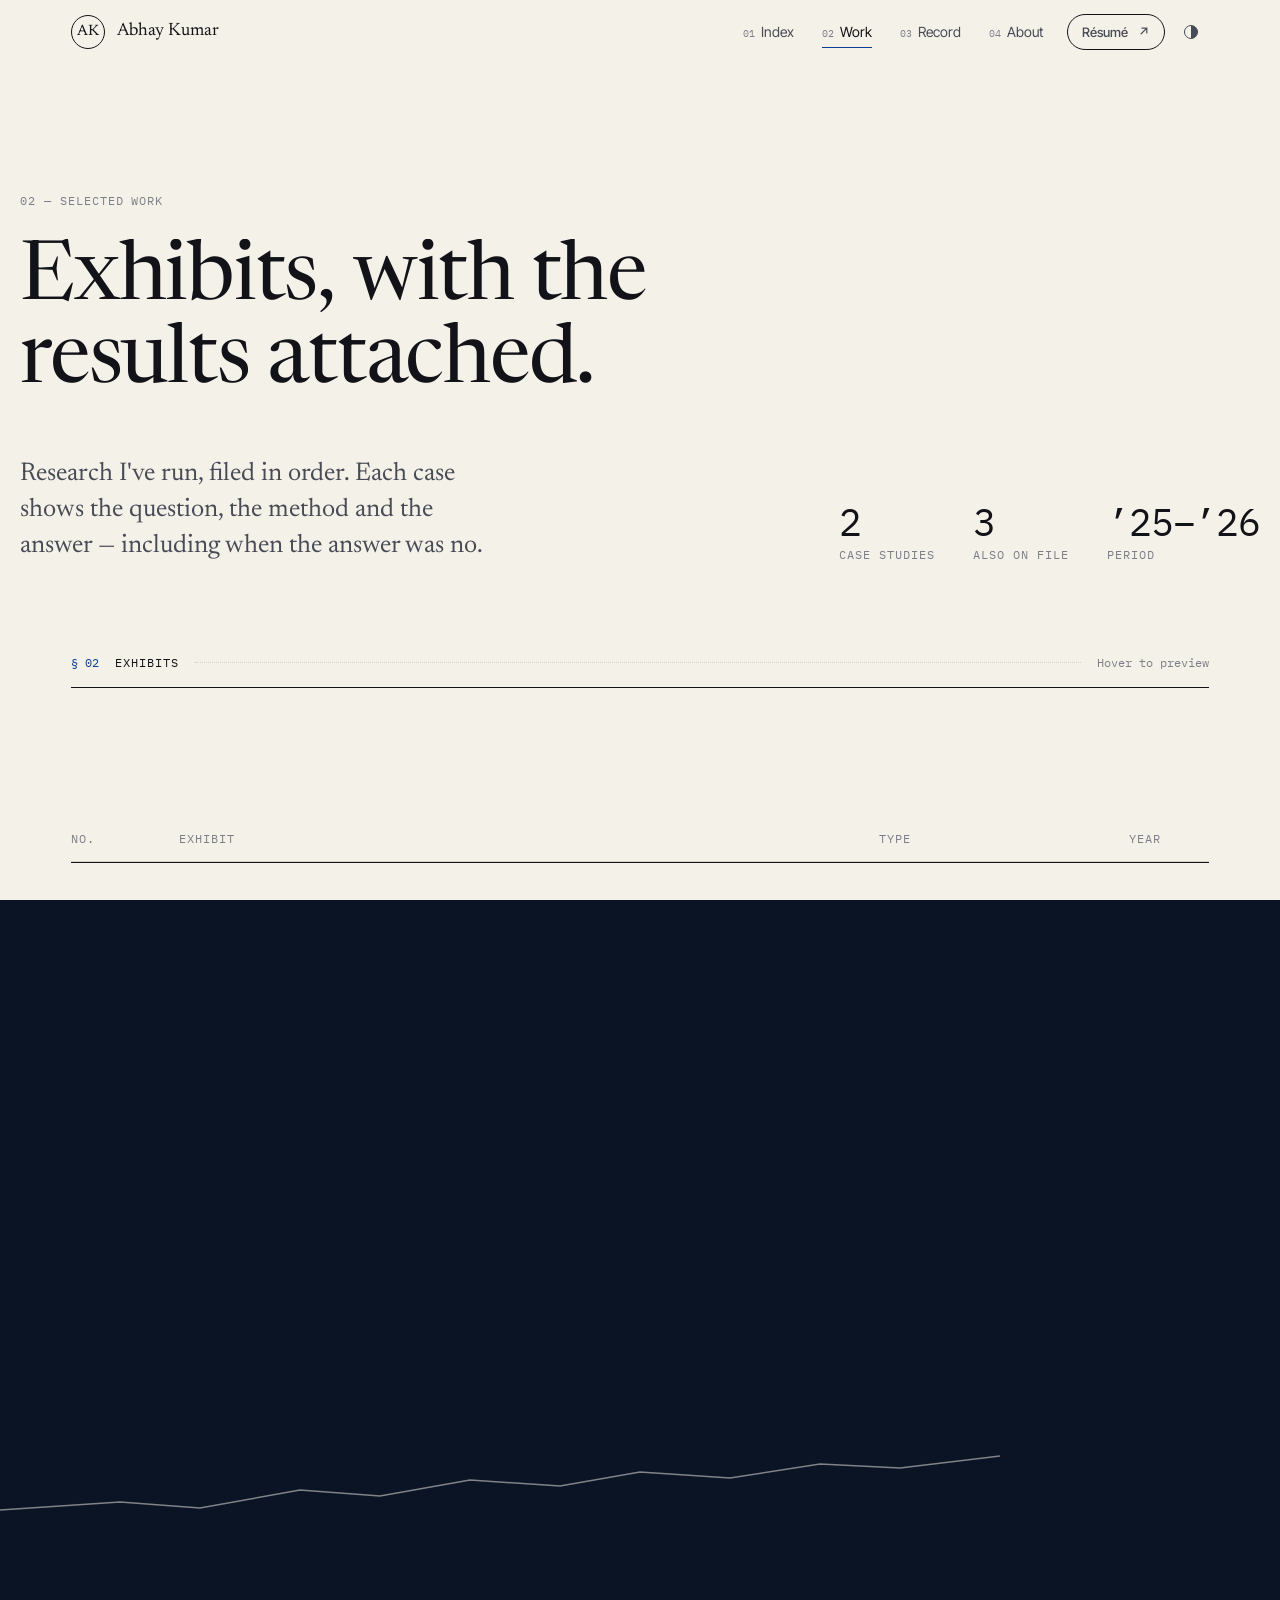
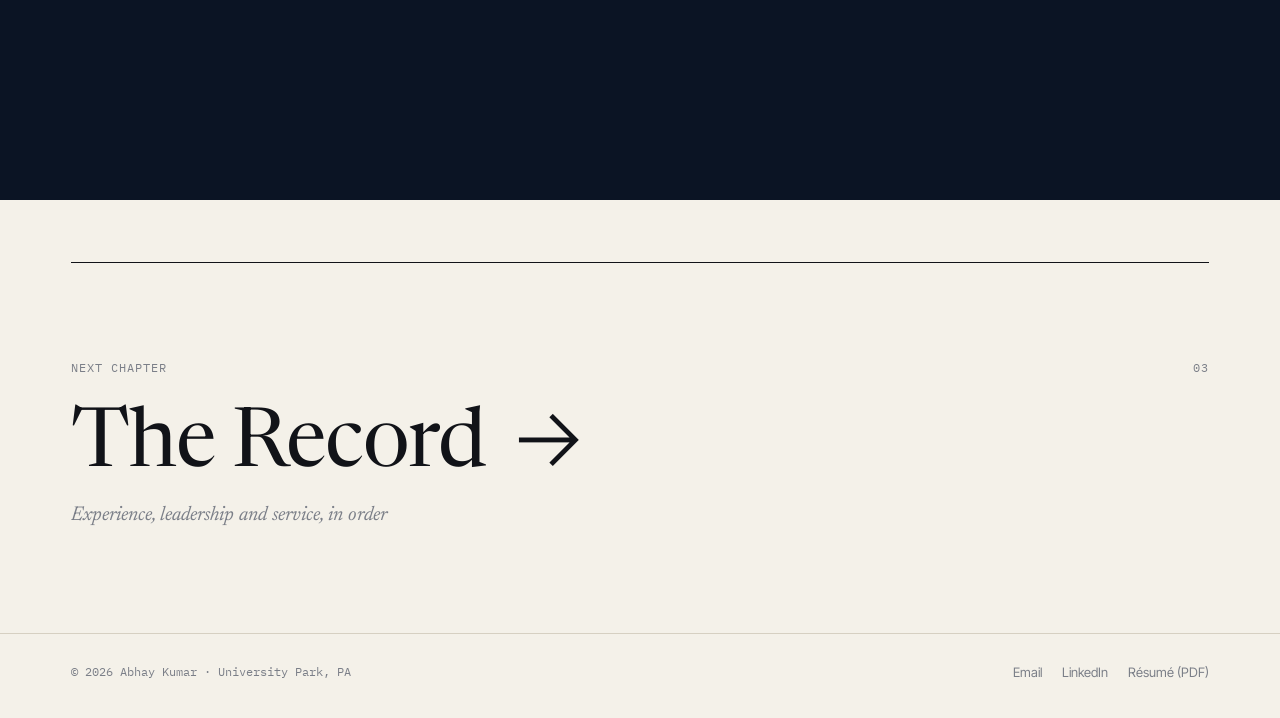
==== work/index.html @ 140edb2c "Personal site: The Annual Report Six-page static portfolio with shared design system, scroll scenes," ====
<!doctype html>
<html lang="en">
<head>
<meta charset="utf-8">
<meta name="viewport" content="width=device-width, initial-scale=1">
<title>Selected Work — Abhay Kumar</title>
<meta name="description" content="Selected work by Abhay Kumar: a news-sentiment study of S&amp;P 500 returns, an AI-agent pricing simulation, and market, consulting and marketing research.">
<meta name="theme-color" content="#f4f1e9">
<link rel="icon" href="../assets/favicon.svg" type="image/svg+xml">
<script>(function(){try{var t=localStorage.getItem('ak-theme');if(t)document.documentElement.dataset.theme=t;if(sessionStorage.getItem('ak-t'))document.documentElement.classList.add('is-entering')}catch(e){}})()</script>
<link rel="preconnect" href="https://fonts.googleapis.com"><link rel="preconnect" href="https://fonts.gstatic.com" crossorigin>
<link href="https://fonts.googleapis.com/css2?family=Inter+Tight:wght@300;400;500;600&family=IBM+Plex+Mono:wght@400;500&family=Newsreader:ital,opsz,wght@0,6..72,300;0,6..72,400;0,6..72,500;1,6..72,300;1,6..72,400&display=swap" rel="stylesheet">
<link rel="stylesheet" href="../assets/css/base.css?v=2">
<link rel="stylesheet" href="../assets/css/work.css?v=2">
</head>
<body data-page="work" data-root="../" >
<main id="main">

  <section class="wi-hero wrap">
    <p class="eyebrow" data-reveal>02 — Selected Work</p>
    <h1 class="h1" data-split>Exhibits, with the results attached.</h1>
    <div class="wi-hero-foot">
      <p class="lede" data-reveal style="--d:.2s">Research I've run, filed in order. Each case shows the question, the method and the answer — including when the answer was no.</p>
      <ul class="wi-summary" data-reveal style="--d:.3s" aria-label="Index summary">
        <li><b class="figure" data-count="2">0</b><span class="label">Case studies</span></li>
        <li><b class="figure" data-count="3">0</b><span class="label">Also on file</span></li>
        <li><b class="figure">’25–’26</b><span class="label">Period</span></li>
      </ul>
    </div>
  </section>

  <section class="wrap" aria-labelledby="exhibits-title">
    <div class="sect-head" data-reveal>
      <span class="num">§ 02</span><span class="title" id="exhibits-title">Exhibits</span><span class="fill"></span><span class="aside hide-sm">Hover to preview</span>
    </div>

    <div class="wi-filters" role="group" aria-label="Filter work by type" data-reveal>
      <span class="label">Filter</span>
      <button class="wi-chip" data-filter="all" aria-pressed="true">All <span class="c">5</span></button>
      <button class="wi-chip" data-filter="research" aria-pressed="false">Research <span class="c">2</span></button>
      <button class="wi-chip" data-filter="markets" aria-pressed="false">Markets <span class="c">2</span></button>
      <button class="wi-chip" data-filter="consulting" aria-pressed="false">Consulting <span class="c">2</span></button>
    </div>

    <div class="wi-colhead label" aria-hidden="true">
      <span>No.</span><span>Exhibit</span><span>Type</span><span>Year</span><span></span>
    </div>
    <ul class="wi-list" id="wi-list">
      <li class="wi-item" data-cat="research markets" data-preview="sent"
          data-cap="In-sample, the models soared. Out-of-sample, buy-and-hold won.">
        <div class="wi-inner">
          <a class="wi-row" href="sentiment.html">
            <span class="num">02.1</span>
            <span class="ttl">
              <strong>Reading the News</strong>
              <small>News sentiment analysis of S&amp;P 500 returns — 24 years, 6,000+ trading days.</small>
              <span class="wi-mobile-meta">Quant research · 2026</span>
              <span class="tags"><span class="tag">Python</span><span class="tag">LASSO · Ridge · EN</span><span class="tag">Out-of-sample</span></span>
            </span>
            <span class="type">Quant research</span>
            <span class="yr">2026</span>
            <span class="go" aria-hidden="true">→</span>
          </a>
          <button class="wi-toggle" aria-expanded="false" aria-controls="wi-d1">Summary <span class="pm" aria-hidden="true">+</span></button>
          <div class="wi-detail" id="wi-d1"><div><div class="wi-detail-in">
            <canvas data-mini="sent" role="img" aria-label="Illustrative chart: model curves rise above buy-and-hold in-sample, then fall below it out-of-sample."></canvas>
            <p>Turned daily news sentiment into positions with three penalised regressions. They looked great in-sample; on held-out data, buy-and-hold won.</p>
            <span class="note">Illustrative series — the shape of the finding, not the actual data.</span>
          </div></div></div>
        </div>
      </li>
      <li class="wi-item" data-cat="research" data-preview="agents"
          data-cap="Four AI agents replay a human pricing experiment under information asymmetry.">
        <div class="wi-inner">
          <a class="wi-row" href="agents.html">
            <span class="num">02.2</span>
            <span class="ttl">
              <strong>Agents at Market</strong>
              <small>AI-agent pricing simulation — undergraduate research assistant, Smeal College of Business.</small>
              <span class="wi-mobile-meta">Research · 2026</span>
              <span class="tags"><span class="tag">Python</span><span class="tag">4 AI agents</span><span class="tag">20+ trials</span></span>
            </span>
            <span class="type">Research</span>
            <span class="yr">2026</span>
            <span class="go" aria-hidden="true">→</span>
          </a>
          <button class="wi-toggle" aria-expanded="false" aria-controls="wi-d2">Summary <span class="pm" aria-hidden="true">+</span></button>
          <div class="wi-detail" id="wi-d2"><div><div class="wi-detail-in">
            <canvas data-mini="agents" role="img" aria-label="Illustrative chart: four agents' prices adjusting over successive rounds."></canvas>
            <p>Built a Python pricing simulation in which four AI agents replicate a human-participant economics experiment, then refined the design across 20+ trials after faculty feedback.</p>
            <span class="note">Illustrative series — not experiment data.</span>
          </div></div></div>
        </div>
      </li>
    </ul>
    <p class="wi-empty" id="wi-empty-main" hidden>No case studies under this filter — see below.</p>
  </section>

  <section class="wi-also wrap" aria-labelledby="also-title">
    <div class="sect-head" data-reveal>
      <span class="num">§ 02.A</span><span class="title" id="also-title">Also in the file</span><span class="fill"></span><span class="aside">Not linked</span>
    </div>
    <ul class="wi-also-grid" id="wi-also">
      <li class="wi-card card" data-cat="markets" data-reveal>
        <div class="top"><span class="label">A.1 · Markets</span><span class="label">2025–26</span></div>
        <h3 class="h3">Nittany Markets Analysis Association</h3>
        <p>Market outlooks presented to 100+ members at general body meetings — macro and equity trend analysis.</p>
        <div class="tags"><span class="tag">Macro</span><span class="tag">Equities</span><span class="tag">Presenting</span></div>
      </li>
      <li class="wi-card card" data-cat="consulting" data-reveal style="--d:.08s">
        <div class="top"><span class="label">A.2 · Consulting</span><span class="label">Smeal</span></div>
        <h3 class="h3">Consultant Training Program</h3>
        <p>Case structuring and hypothesis-driven analysis: frame the problem, test the hypothesis, say what the evidence supports.</p>
        <div class="tags"><span class="tag">Case structure</span><span class="tag">Hypotheses</span></div>
      </li>
      <li class="wi-card card" data-cat="consulting" data-reveal style="--d:.16s">
        <div class="top"><span class="label">A.3 · Consulting</span><span class="label">Team of 5</span></div>
        <h3 class="h3">Happy Valley Communications</h3>
        <p>Client marketing research as part of a five-member team.</p>
        <div class="tags"><span class="tag">Marketing research</span><span class="tag">Client work</span></div>
      </li>
    </ul>
    <p class="wi-empty" id="wi-empty-also" hidden>Nothing else filed under this heading.</p>
  </section>

  <div class="wi-preview" id="wi-preview" aria-hidden="true">
    <div class="wi-preview-card">
      <div class="wi-preview-head"><span class="label" data-p="num">02.1</span><span class="label">Preview</span></div>
      <canvas></canvas>
      <p class="wi-preview-cap" data-p="cap"></p>
      <span class="note">Illustrative series — not the actual data.</span>
    </div>
  </div>

</main>
<script src="../assets/js/site.js?v=2" defer></script>
<script src="../assets/js/work-index.js?v=2" defer></script>
</body>
</html>
---- assets/css/base.css ----
/* =========================================================
   Abhay Kumar — shared design system
   Concept: "The Annual Report". Paper, ink, figures.
   Every page imports this file. Page CSS lives in its own file.
   ========================================================= */

:root {
  --paper: #f4f1e9;
  --paper-2: #ebe7dc;
  --ink: #111318;
  --ink-2: #474b55;
  --ink-3: #7b7f88;
  --rule: #d6d0c2;
  --accent: #0b3d91;      /* banker's navy */
  --accent-soft: #0b3d9114;
  --up: #1d7a4c;
  --down: #b23a2e;
  --curtain: #0b1424;

  --serif: "Newsreader", "Times New Roman", Georgia, serif;
  --sans: "Inter Tight", "Helvetica Neue", Arial, sans-serif;
  --mono: "IBM Plex Mono", ui-monospace, Menlo, monospace;

  --gutter: clamp(16px, 4vw, 56px);
  --max: 1240px;
  --header-h: 64px;
  --ease: cubic-bezier(.2, .7, .1, 1);
  --ease-io: cubic-bezier(.7, 0, .2, 1);
  color-scheme: light;
}

@media (prefers-color-scheme: dark) {
  :root:not([data-theme="light"]) {
    --paper: #0c0e12; --paper-2: #14171d; --ink: #ece8de; --ink-2: #b4b0a6; --ink-3: #7d7a73;
    --rule: #2a2d34; --accent: #8fb0ff; --accent-soft: #8fb0ff1a; --up: #4cc38a; --down: #ef6b5e;
    --curtain: #e9e4d6; color-scheme: dark;
  }
}
:root[data-theme="dark"] {
  --paper: #0c0e12; --paper-2: #14171d; --ink: #ece8de; --ink-2: #b4b0a6; --ink-3: #7d7a73;
  --rule: #2a2d34; --accent: #8fb0ff; --accent-soft: #8fb0ff1a; --up: #4cc38a; --down: #ef6b5e;
  --curtain: #e9e4d6; color-scheme: dark;
}

*, *::before, *::after { box-sizing: border-box; }
html { -webkit-text-size-adjust: 100%; scroll-behavior: auto; }
body {
  margin: 0; background: var(--paper); color: var(--ink);
  font-family: var(--sans); font-size: 17px; line-height: 1.55;
  -webkit-font-smoothing: antialiased; text-rendering: optimizeLegibility;
  overflow-x: hidden;
  transition: background-color .4s var(--ease), color .4s var(--ease);
}
img, svg, canvas { display: block; max-width: 100%; }
a { color: inherit; text-decoration: none; }
button { font: inherit; color: inherit; background: none; border: 0; cursor: pointer; padding: 0; }
::selection { background: var(--accent); color: var(--paper); }
:focus-visible { outline: 2px solid var(--accent); outline-offset: 3px; border-radius: 2px; }

/* ---------- Type scale ---------- */
.display { font-family: var(--serif); font-weight: 400; letter-spacing: -0.02em; line-height: .95;
  font-size: clamp(56px, 11vw, 168px); margin: 0; }
.h1 { font-family: var(--serif); font-weight: 400; letter-spacing: -0.015em; line-height: 1.02;
  font-size: clamp(40px, 6.4vw, 96px); margin: 0; }
.h2 { font-family: var(--serif); font-weight: 400; letter-spacing: -0.01em; line-height: 1.08;
  font-size: clamp(30px, 4vw, 56px); margin: 0; }
.h3 { font-family: var(--serif); font-weight: 500; line-height: 1.2; font-size: clamp(22px, 2.2vw, 28px); margin: 0; }
.lede { font-family: var(--serif); font-size: clamp(20px, 2vw, 26px); line-height: 1.4; color: var(--ink-2); max-width: 34ch; }
.body { color: var(--ink-2); max-width: 62ch; }
.eyebrow, .label { font-family: var(--mono); font-size: 12px; letter-spacing: .08em; text-transform: uppercase; color: var(--ink-3); }
.figure { font-family: var(--mono); font-variant-numeric: tabular-nums; letter-spacing: -0.02em; }
em, .ital { font-style: italic; }
.accent { color: var(--accent); }
.up { color: var(--up); } .down { color: var(--down); }

/* ---------- Layout ---------- */
.wrap { width: 100%; max-width: var(--max); margin: 0 auto; padding: 0 var(--gutter); }
.section { padding: clamp(96px, 14vw, 200px) 0; position: relative; }
.rule { height: 1px; background: var(--rule); border: 0; margin: 0; }
.grid-12 { display: grid; grid-template-columns: repeat(12, 1fr); gap: 24px; }
@media (max-width: 800px) { .grid-12 { grid-template-columns: 1fr; gap: 16px; } .grid-12 > * { grid-column: 1 / -1 !important; } }

/* Section heading row: "§ 02 — Title ........ page marker" */
.sect-head { display: flex; align-items: baseline; gap: 16px; padding-bottom: 14px; border-bottom: 1px solid var(--ink); margin-bottom: clamp(40px, 6vw, 80px); }
.sect-head .num { font-family: var(--mono); font-size: 12px; color: var(--accent); }
.sect-head .title { font-family: var(--mono); font-size: 12px; letter-spacing: .08em; text-transform: uppercase; }
.sect-head .fill { flex: 1; border-bottom: 1px dotted var(--rule); transform: translateY(-4px); }
.sect-head .aside { font-family: var(--mono); font-size: 12px; color: var(--ink-3); }
@media (max-width: 600px) { .sect-head .aside { display: none; } }

/* ---------- Buttons / links ---------- */
.btn { display: inline-flex; align-items: center; gap: 10px; height: 46px; padding: 0 20px; border: 1px solid var(--ink);
  border-radius: 999px; font-size: 15px; font-weight: 500; transition: background .3s var(--ease), color .3s var(--ease); }
.btn:hover { background: var(--ink); color: var(--paper); }
.btn--solid { background: var(--ink); color: var(--paper); }
.btn--solid:hover { background: var(--accent); border-color: var(--accent); }
.btn .arr { transition: transform .3s var(--ease); }
.btn:hover .arr { transform: translateX(4px); }
.link-u { background: linear-gradient(currentColor, currentColor) 0 100% / 0 1px no-repeat; transition: background-size .4s var(--ease); }
.link-u:hover { background-size: 100% 1px; }

/* ---------- Header ---------- */
.site-header { position: fixed; inset: 0 0 auto 0; height: var(--header-h); z-index: 50;
  display: flex; align-items: center; transition: transform .5s var(--ease), background .3s; }
.site-header.is-hidden { transform: translateY(-100%); }
.site-header.is-solid { background: color-mix(in srgb, var(--paper) 82%, transparent); backdrop-filter: blur(14px) saturate(1.4); -webkit-backdrop-filter: blur(14px) saturate(1.4); }
.site-header .wrap { display: flex; align-items: center; justify-content: space-between; gap: 24px; }
.brand { display: flex; align-items: center; gap: 12px; }
.brand-mark { width: 34px; height: 34px; border: 1px solid var(--ink); border-radius: 50%; display: grid; place-items: center;
  font-family: var(--serif); font-size: 15px; letter-spacing: -.02em; }
.brand-name { font-family: var(--serif); font-size: 18px; }
.brand-tick { font-family: var(--mono); font-size: 11px; color: var(--up); margin-left: 2px; }
.nav { display: flex; align-items: center; gap: 4px; }
.nav a { position: relative; font-size: 14px; padding: 8px 12px; color: var(--ink-2); border-radius: 999px; transition: color .25s; }
.nav a .n { font-family: var(--mono); font-size: 10px; color: var(--ink-3); margin-right: 6px; }
.nav a:hover, .nav a[aria-current="page"] { color: var(--ink); }
.nav a[aria-current="page"]::after { content: ""; position: absolute; left: 12px; right: 12px; bottom: 3px; height: 1px; background: var(--accent); }
.nav .btn { height: 36px; padding: 0 14px; font-size: 13px; margin-left: 8px; }
.theme-toggle { width: 36px; height: 36px; border-radius: 50%; display: grid; place-items: center; color: var(--ink-2); margin-left: 4px; }
.theme-toggle:hover { color: var(--ink); background: var(--accent-soft); }
.menu-btn { display: none; }

@media (max-width: 860px) {
  .menu-btn { display: inline-flex; align-items: center; gap: 8px; font-family: var(--mono); font-size: 12px; letter-spacing: .08em; text-transform: uppercase; height: 36px; padding: 0 14px; border: 1px solid var(--ink); border-radius: 999px; }
  .nav { position: fixed; inset: 0; background: var(--paper); flex-direction: column; align-items: flex-start; justify-content: center;
    gap: 6px; padding: 0 var(--gutter); opacity: 0; pointer-events: none; transition: opacity .4s var(--ease); z-index: -1; }
  .nav a { font-family: var(--serif); font-size: 44px; padding: 4px 0; color: var(--ink); }
  .nav a .n { font-size: 12px; vertical-align: super; }
  .nav a[aria-current="page"]::after { left: 0; right: auto; width: 40px; bottom: 6px; }
  .nav .btn { margin: 24px 0 0; height: 46px; font-family: var(--sans); font-size: 15px; }
  body.menu-open .nav { opacity: 1; pointer-events: auto; }
  body.menu-open { overflow: hidden; }
  .brand-name { display: none; }
}

/* Reading progress rule under header */
.progress { position: fixed; top: 0; left: 0; right: 0; height: 2px; z-index: 60; pointer-events: none; }
.progress i { display: block; height: 100%; width: 100%; background: var(--accent); transform-origin: 0 50%; transform: scaleX(var(--read, 0)); }

/* ---------- Ticker tape ---------- */
.ticker { border-top: 1px solid var(--rule); border-bottom: 1px solid var(--rule); overflow: hidden; white-space: nowrap;
  font-family: var(--mono); font-size: 13px; color: var(--ink-2); padding: 12px 0; }
.ticker-track { display: inline-flex; gap: 48px; padding-right: 48px; animation: tick 48s linear infinite; }
.ticker:hover .ticker-track { animation-play-state: paused; }
.ticker b { color: var(--ink); font-weight: 500; }
@keyframes tick { to { transform: translateX(-50%); } }

/* ---------- Next chapter (end-of-page continuation) ---------- */
.next { display: block; border-top: 1px solid var(--ink); padding: clamp(48px, 8vw, 96px) var(--gutter) clamp(56px, 8vw, 110px); position: relative; overflow: hidden; }
.next.wrap { max-width: calc(var(--max) - 2 * var(--gutter)); width: calc(100% - 2 * var(--gutter)); padding-left: 0; padding-right: 0; }
.next .label { display: flex; justify-content: space-between; }
.next .h1 { margin-top: 18px; display: flex; align-items: baseline; gap: .3em; transition: transform .6s var(--ease); }
.next .h1 .arr { font-family: var(--sans); font-weight: 300; transition: transform .6s var(--ease); }
.next:hover .h1 { transform: translateX(12px); }
.next:hover .h1 .arr { transform: translateX(16px); color: var(--accent); }
.next .sub { color: var(--ink-3); margin-top: 10px; font-family: var(--serif); font-style: italic; font-size: 20px; }

/* ---------- Footer ---------- */
.site-footer { border-top: 1px solid var(--rule); padding: 28px 0 36px; font-size: 13px; color: var(--ink-3); }
.site-footer .wrap { display: flex; flex-wrap: wrap; gap: 16px 32px; justify-content: space-between; align-items: center; }
.site-footer nav { display: flex; gap: 20px; flex-wrap: wrap; }
.site-footer a:hover { color: var(--ink); }
.site-footer .mono { font-family: var(--mono); font-size: 12px; }

/* ---------- Page curtain (transitions between pages) ---------- */
.curtain { position: fixed; inset: 0; z-index: 100; background: var(--curtain); color: var(--paper);
  display: grid; place-items: center; pointer-events: none; transform: translateY(100%); }
.curtain-title { font-family: var(--serif); font-size: clamp(36px, 6vw, 80px); letter-spacing: -.02em; opacity: 0; transform: translateY(20px);
  display: flex; align-items: baseline; gap: 16px; }
.curtain-title .n { font-family: var(--mono); font-size: 14px; opacity: .6; }
.curtain-line { position: absolute; left: 0; right: 0; bottom: 30%; height: 80px; opacity: .5; }
html.is-entering .curtain { transform: translateY(0); }
html.is-entering .curtain-title { opacity: 1; transform: none; }
.curtain.out { transition: transform .9s var(--ease-io) .1s; transform: translateY(-100%); }
.curtain.out .curtain-title { transition: opacity .3s, transform .5s var(--ease); opacity: 0; transform: translateY(-20px); }
.curtain.in { transition: transform .65s var(--ease-io); transform: translateY(0); }
.curtain.in .curtain-title { transition: opacity .4s .3s, transform .6s var(--ease) .3s; opacity: 1; transform: none; }

/* ---------- Reveal primitives ---------- */
[data-reveal] { opacity: 0; transform: translateY(28px); transition: opacity 1s var(--ease), transform 1s var(--ease); transition-delay: var(--d, 0s); }
[data-reveal].in { opacity: 1; transform: none; }
[data-reveal="fade"] { transform: none; }
[data-reveal="rule"] { transform: scaleX(0); transform-origin: 0 50%; opacity: 1; transition: transform 1.4s var(--ease); }
[data-reveal="rule"].in { transform: scaleX(1); }
.split .w { display: inline-block; overflow: hidden; vertical-align: bottom; padding-bottom: .08em; margin-bottom: -.08em; }
.split .w > span { display: inline-block; transform: translateY(105%); transition: transform 1.1s var(--ease); transition-delay: calc(var(--i) * 45ms + var(--d, 0s)); }
.split.in .w > span { transform: none; }

/* Scroll scene: JS writes --p (0 → 1) on [data-scene] as it travels through the viewport (sticky pin). */
[data-scene] { --p: 0; }

/* ---------- Utilities ---------- */
.sr-only { position: absolute; width: 1px; height: 1px; overflow: hidden; clip: rect(0 0 0 0); white-space: nowrap; }
.hide-sm { } @media (max-width: 700px) { .hide-sm { display: none !important; } }
.tag { display: inline-flex; align-items: center; height: 26px; padding: 0 10px; border: 1px solid var(--rule); border-radius: 999px;
  font-family: var(--mono); font-size: 11px; letter-spacing: .04em; color: var(--ink-2); }
.card { border: 1px solid var(--rule); border-radius: 14px; background: var(--paper); }
.note { font-family: var(--mono); font-size: 11px; color: var(--ink-3); }

@media (prefers-reduced-motion: reduce) {
  *, *::before, *::after { animation-duration: .001ms !important; animation-iteration-count: 1 !important; transition-duration: .001ms !important; transition-delay: 0s !important; }
  [data-reveal], .split .w > span { opacity: 1 !important; transform: none !important; }
}
---- assets/css/work.css ----
/* =========================================================
   work.css — Selected Work index + shared case-study layout
   Sections:
     1. Work index (.wi-*)
     2. Generic case-study classes (.cs-*) — shared with agents.html
     3. Sentiment case study (.cs-sent-*)
   ========================================================= */

/* =========================================================
   1. WORK INDEX
   ========================================================= */
.wi-hero { padding: calc(var(--header-h) + clamp(56px, 10vw, 140px)) 0 clamp(48px, 7vw, 96px); }
.wi-hero .eyebrow { margin: 0 0 28px; }
.wi-hero .h1 { max-width: 13ch; }
.wi-hero-foot { display: flex; flex-wrap: wrap; justify-content: space-between; align-items: flex-end; gap: 32px; margin-top: clamp(32px, 4vw, 56px); }
.wi-hero-foot .lede { margin: 0; }
.wi-summary { display: flex; gap: clamp(20px, 3vw, 44px); margin: 0; padding: 0; list-style: none; }
.wi-summary li { display: flex; flex-direction: column; gap: 4px; }
.wi-summary b { font-family: var(--mono); font-weight: 400; font-size: clamp(28px, 3vw, 40px); letter-spacing: -.03em; line-height: 1; color: var(--ink); }

/* Filter chips */
.wi-filters { display: flex; flex-wrap: wrap; align-items: center; gap: 8px; margin: 0 0 20px; }
.wi-filters .label { margin-right: 8px; }
.wi-chip { height: 34px; padding: 0 14px; border: 1px solid var(--rule); border-radius: 999px; font-family: var(--mono); font-size: 12px;
  letter-spacing: .04em; color: var(--ink-2); display: inline-flex; align-items: center; gap: 8px; transition: border-color .3s var(--ease), color .3s, background .3s; }
.wi-chip .c { font-size: 10px; color: var(--ink-3); transition: color .3s; }
.wi-chip:hover { border-color: var(--ink); color: var(--ink); }
.wi-chip[aria-pressed="true"] { background: var(--ink); border-color: var(--ink); color: var(--paper); }
.wi-chip[aria-pressed="true"] .c { color: var(--paper); opacity: .6; }

/* Exhibit list */
.wi-list { list-style: none; margin: 0; padding: 0; border-top: 1px solid var(--ink); }
.wi-colhead { display: grid; grid-template-columns: 88px minmax(0, 1fr) 190px 72px 28px; gap: 20px; padding: 12px 0; border-bottom: 1px solid var(--rule); }
.wi-colhead span:nth-child(4) { text-align: right; }
.wi-item { display: grid; grid-template-rows: 1fr; transition: grid-template-rows .6s var(--ease), opacity .45s var(--ease); }
.wi-item > .wi-inner { min-height: 0; overflow: hidden; --bleed: min(var(--gutter), 20px); margin: 0 calc(-1 * var(--bleed)); padding: 0 var(--bleed); }
.wi-item.is-out { grid-template-rows: 0fr; opacity: 0; }
.wi-row { position: relative; display: grid; grid-template-columns: 88px minmax(0, 1fr) 190px 72px 28px; gap: 20px; align-items: center;
  padding: clamp(24px, 3vw, 40px) 0; border-bottom: 1px solid var(--rule); transition: opacity .4s var(--ease); }
.wi-row::before { content: ""; position: absolute; inset: -1px calc(-1 * var(--bleed, 0px)) 0; background: var(--accent-soft); border-radius: 4px;
  transform: scaleY(0); transform-origin: 50% 100%; transition: transform .5s var(--ease); z-index: -1; }
.wi-list { position: relative; z-index: 0; }
.wi-row .num { font-family: var(--mono); font-size: 13px; color: var(--accent); }
.wi-row .ttl { display: flex; flex-direction: column; gap: 6px; transition: transform .5s var(--ease); }
.wi-row .ttl strong { font-family: var(--serif); font-weight: 400; font-size: clamp(30px, 3.6vw, 52px); line-height: 1.02; letter-spacing: -.015em; }
.wi-row .ttl small { font-size: 15px; color: var(--ink-2); line-height: 1.4; }
.wi-row .tags { display: flex; flex-wrap: wrap; gap: 6px; margin-top: 8px; }
.wi-row .type { font-size: 14px; color: var(--ink-2); }
.wi-row .yr { font-family: var(--mono); font-size: 13px; text-align: right; color: var(--ink-2); }
.wi-row .go { font-size: 20px; transition: transform .5s var(--ease), color .3s; justify-self: end; }
@media (hover: hover) {
  .wi-list:hover .wi-row:not(:hover) { opacity: .42; }
  .wi-row:hover::before, .wi-row:focus-visible::before { transform: scaleY(1); }
  .wi-row:hover .ttl { transform: translateX(10px); }
  .wi-row:hover .go { transform: translateX(6px); color: var(--accent); }
}
.wi-toggle { display: none; }
.wi-detail { display: none; }

/* Touch: rows expand to reveal a summary + chart */
@media (hover: none), (max-width: 860px) {
  .wi-colhead { display: none; }
  .wi-row { grid-template-columns: 56px minmax(0, 1fr) 28px; gap: 6px 14px; align-items: start; padding-bottom: 18px; border-bottom: 0; }
  .wi-row .type, .wi-row .yr { display: none; }
  .wi-row .go { margin-top: 6px; }
  .wi-row .num { padding-top: 10px; }
  .wi-row .ttl small { font-size: 14px; }
  .wi-mobile-meta { display: block !important; font-family: var(--mono); font-size: 11px; letter-spacing: .06em; text-transform: uppercase; color: var(--ink-3); }
  .wi-toggle { display: flex; align-items: center; justify-content: space-between; width: 100%; padding: 12px 0 14px 70px; border-bottom: 1px solid var(--rule);
    font-family: var(--mono); font-size: 11px; letter-spacing: .08em; text-transform: uppercase; color: var(--ink-2); }
  .wi-toggle .pm { width: 22px; height: 22px; border: 1px solid var(--rule); border-radius: 50%; display: grid; place-items: center; transition: transform .4s var(--ease); }
  .wi-toggle[aria-expanded="true"] .pm { transform: rotate(45deg); }
  .wi-detail { display: grid; grid-template-rows: 0fr; transition: grid-template-rows .55s var(--ease); }
  .wi-detail > div { min-height: 0; overflow: hidden; }
  .wi-detail.is-open { grid-template-rows: 1fr; }
  .wi-detail-in { padding: 18px 0 26px 70px; border-bottom: 1px solid var(--rule); display: grid; gap: 14px; }
  .wi-detail canvas { width: 100%; height: 120px; border: 1px solid var(--rule); border-radius: 10px; background: var(--paper-2); }
  .wi-detail p { margin: 0; color: var(--ink-2); font-size: 15px; }
}
@media (max-width: 480px) {
  .wi-row { grid-template-columns: 40px minmax(0, 1fr) 20px; }
  .wi-toggle, .wi-detail-in { padding-left: 54px; }
}
.wi-mobile-meta { display: none; margin-top: 6px; }

/* Floating cursor preview (desktop, fine pointer only) */
.wi-preview { position: fixed; left: 0; top: 0; width: 300px; z-index: 40; pointer-events: none; opacity: 0;
  transform: translate3d(var(--x, 0), var(--y, 0), 0); transition: opacity .3s var(--ease); }
.wi-preview.is-on { opacity: 1; }
.wi-preview-card { background: var(--paper); border: 1px solid var(--ink); border-radius: 12px; padding: 14px 14px 12px;
  box-shadow: 0 24px 60px -24px rgba(0,0,0,.35); transform: scale(.92) rotate(-1.5deg); transform-origin: 0 0; transition: transform .45s var(--ease); }
.wi-preview.is-on .wi-preview-card { transform: none; }
.wi-preview-head { display: flex; justify-content: space-between; margin-bottom: 10px; }
.wi-preview canvas { width: 100%; height: 150px; border-radius: 6px; background: var(--paper-2); }
.wi-preview-cap { margin: 10px 0 0; font-family: var(--serif); font-size: 16px; line-height: 1.3; color: var(--ink); }
.wi-preview .note { display: block; margin-top: 6px; }
@media (hover: none), (max-width: 860px) { .wi-preview { display: none; } }

/* "Also in the file" */
.wi-also { padding-top: clamp(72px, 10vw, 140px); padding-bottom: clamp(80px, 10vw, 140px); }
.wi-also-grid { display: grid; grid-template-columns: repeat(3, minmax(0, 1fr)); gap: 16px; margin: 0; padding: 0; list-style: none; }
.wi-card { padding: 22px 22px 24px; display: flex; flex-direction: column; gap: 12px; min-height: 230px; background: var(--paper);
  transition: border-color .3s var(--ease), opacity .4s var(--ease), transform .5s var(--ease); }
.wi-card:hover { border-color: var(--ink-3); }
.wi-card .top { display: flex; justify-content: space-between; align-items: baseline; }
.wi-card .h3 { font-size: 22px; }
.wi-card p { margin: 0; font-size: 15px; color: var(--ink-2); line-height: 1.5; }
.wi-card .tags { margin-top: auto; display: flex; flex-wrap: wrap; gap: 6px; }
.wi-card.is-out { opacity: 0; transform: scale(.96); }
.wi-card[hidden] { display: none; }
.wi-empty { padding: 28px 0; color: var(--ink-3); font-family: var(--serif); font-style: italic; font-size: 20px; }
@media (max-width: 900px) { .wi-also-grid { grid-template-columns: 1fr 1fr; } }
@media (max-width: 600px) { .wi-also-grid { grid-template-columns: 1fr; } .wi-card { min-height: 0; } }

/* =========================================================
   2. GENERIC CASE STUDY
   ========================================================= */
.cs-hero { padding-top: calc(var(--header-h) + clamp(40px, 7vw, 110px)); padding-bottom: clamp(40px, 6vw, 80px); }
.cs-back { display: inline-flex; gap: 8px; margin-bottom: clamp(28px, 4vw, 48px); transition: color .3s; }
.cs-back:hover { color: var(--ink); }
.cs-hero .eyebrow { margin: 0 0 20px; display: flex; gap: 12px; flex-wrap: wrap; }
.cs-hero .eyebrow .accent { color: var(--accent); }
.cs-title { max-width: 12ch; }
.cs-question { font-style: italic; margin: clamp(22px, 3vw, 36px) 0 0; max-width: 28ch; color: var(--ink); }
.cs-meta { display: grid; grid-template-columns: repeat(4, minmax(0, 1fr)); margin: clamp(48px, 7vw, 96px) 0 0; border-top: 1px solid var(--ink); }
.cs-meta > div { padding: 16px 20px 0 0; border-right: 1px solid var(--rule); margin-right: 20px; }
.cs-meta > div:last-child { border-right: 0; margin-right: 0; }
.cs-meta dt { font-family: var(--mono); font-size: 11px; letter-spacing: .08em; text-transform: uppercase; color: var(--ink-3); margin-bottom: 8px; }
.cs-meta dd { margin: 0; font-family: var(--serif); font-size: clamp(18px, 1.6vw, 21px); line-height: 1.3; }
.cs-meta .cs-meta-outcome dd { color: var(--accent); font-style: italic; }
@media (max-width: 800px) {
  .cs-meta { grid-template-columns: 1fr 1fr; }
  .cs-meta > div { padding: 14px 12px 16px 0; margin-right: 0; border-right: 0; border-bottom: 1px solid var(--rule); }
  .cs-meta > div:first-child { border-right: 1px solid var(--rule); margin-right: 14px; }
  .cs-meta > div:nth-child(n+3) { grid-column: 1 / -1; }
}

.cs-facts { list-style: none; margin: 0; padding: 0; display: grid; grid-template-columns: repeat(4, minmax(0, 1fr)); gap: 0; border-top: 1px solid var(--rule); border-bottom: 1px solid var(--rule); }
.cs-facts li { padding: 24px 20px 22px 0; display: flex; flex-direction: column; gap: 8px; }
.cs-facts li + li { padding-left: 20px; border-left: 1px solid var(--rule); }
.cs-facts b { font-weight: 400; font-size: clamp(36px, 4.4vw, 64px); line-height: 1; color: var(--ink); }
@media (max-width: 700px) {
  .cs-facts { grid-template-columns: 1fr 1fr; }
  .cs-facts li:nth-child(3) { padding-left: 0; border-left: 0; }
  .cs-facts li:nth-child(n+3) { border-top: 1px solid var(--rule); }
}

.cs-chapter { display: grid; grid-template-columns: repeat(12, minmax(0, 1fr)); gap: 24px; padding-top: clamp(80px, 11vw, 160px); padding-bottom: clamp(40px, 6vw, 80px); }
.cs-chapter-head { grid-column: 1 / span 4; align-self: start; display: flex; flex-direction: column; gap: 14px; }
.cs-chapter-body { grid-column: 6 / -1; display: flex; flex-direction: column; gap: 22px; }
.cs-chapter-body p { margin: 0; }
.cs-chapter-body .body { font-size: 18px; }
.cs-chapter-body .body strong { color: var(--ink); font-weight: 500; }
.cs-num { font-family: var(--mono); font-size: 12px; letter-spacing: .06em; color: var(--accent); }
.cs-wide { grid-column: 1 / -1; }
@media (max-width: 800px) {
  .cs-chapter { grid-template-columns: 1fr; gap: 24px; }
  .cs-chapter-head, .cs-chapter-body, .cs-wide { grid-column: 1 / -1; position: static; }
  .cs-chapter-body .body { font-size: 17px; }
}

.cs-figure { margin: 0; border: 1px solid var(--rule); border-radius: 14px; background: var(--paper-2); padding: clamp(14px, 2vw, 24px); }
.cs-figure-frame { position: relative; }
.cs-figure figcaption { display: flex; flex-wrap: wrap; gap: 6px 14px; align-items: baseline; margin-top: 14px; padding-top: 12px; border-top: 1px solid var(--rule);
  font-size: 14px; color: var(--ink-2); }
.cs-figure figcaption .note { margin-left: auto; }

/* Sticky scene shell */
.cs-scene { position: relative; height: var(--h, 300vh); }
.cs-scene-sticky { position: sticky; top: 0; height: 100vh; height: 100svh; padding-top: calc(var(--header-h) + 8px); padding-bottom: 24px; overflow: hidden; }
.cs-steps { display: grid; }
.cs-step { grid-area: 1 / 1; opacity: 0; transform: translateY(18px); transition: opacity .6s var(--ease), transform .7s var(--ease); pointer-events: none; }
.cs-step.is-on { opacity: 1; transform: none; pointer-events: auto; }
@media (max-width: 800px) { .cs-scene { height: calc(var(--h, 300vh) * .78); } }

/* Pull quote */
.cs-pull { margin: clamp(80px, 12vw, 180px) auto; text-align: left; }
.cs-pull p { margin: 0; font-family: var(--serif); font-weight: 300; font-size: clamp(32px, 4.8vw, 72px); line-height: 1.08; letter-spacing: -.015em; max-width: 20ch;
  padding-left: clamp(18px, 3vw, 40px); border-left: 2px solid var(--accent); }
.cs-pull p em { color: var(--accent); }
.cs-pull cite { display: block; margin-top: 24px; padding-left: clamp(20px, 3vw, 42px); font-style: normal; }

/* Takeaways */
.cs-takeaways { list-style: none; margin: 0; padding: 0; display: grid; grid-template-columns: 1fr 1fr; gap: 0 clamp(24px, 4vw, 64px); }
.cs-takeaways li { display: grid; grid-template-columns: 44px 1fr; gap: 12px; padding: 26px 0 28px; border-top: 1px solid var(--rule); }
.cs-takeaways .cs-num { padding-top: 6px; }
.cs-takeaways .h3 { margin-bottom: 10px; }
.cs-takeaways p { margin: 0; font-size: 16px; }
@media (max-width: 800px) { .cs-takeaways { grid-template-columns: 1fr; } }

/* Deliverables */
.cs-deliverables { display: grid; grid-template-columns: 1fr 1fr; gap: 16px; }
.cs-doc { padding: 24px; display: flex; flex-direction: column; gap: 10px; min-height: 200px; position: relative; overflow: hidden; }
.cs-doc .top { display: flex; justify-content: space-between; }
.cs-doc p { margin: 0; color: var(--ink-2); font-size: 15px; }
.cs-doc .lines { margin-top: auto; display: grid; gap: 6px; }
.cs-doc .lines i { display: block; height: 1px; background: var(--rule); }
.cs-doc .lines i:nth-child(2) { width: 82%; } .cs-doc .lines i:nth-child(3) { width: 64%; }
@media (max-width: 700px) { .cs-deliverables { grid-template-columns: 1fr; } .cs-doc { min-height: 0; } }

/* Controls */
.cs-tabs { display: inline-flex; padding: 4px; border: 1px solid var(--rule); border-radius: 999px; gap: 2px; background: var(--paper); }
.cs-tab { height: 34px; padding: 0 16px; border-radius: 999px; font-family: var(--mono); font-size: 12px; letter-spacing: .04em; color: var(--ink-2);
  transition: background .3s var(--ease), color .3s; white-space: nowrap; }
.cs-tab:hover { color: var(--ink); }
.cs-tab[aria-selected="true"] { background: var(--ink); color: var(--paper); }
.cs-range { -webkit-appearance: none; appearance: none; width: 100%; height: 28px; background: transparent; cursor: pointer; margin: 0; }
.cs-range::-webkit-slider-runnable-track { height: 2px; background: linear-gradient(var(--accent), var(--accent)) 0 0 / var(--fill, 0%) 100% no-repeat, var(--rule); }
.cs-range::-moz-range-track { height: 2px; background: var(--rule); }
.cs-range::-moz-range-progress { height: 2px; background: var(--accent); }
.cs-range::-webkit-slider-thumb { -webkit-appearance: none; width: 20px; height: 20px; margin-top: -9px; border-radius: 50%; background: var(--paper); border: 1.5px solid var(--ink); transition: transform .2s; }
.cs-range::-moz-range-thumb { width: 18px; height: 18px; border-radius: 50%; background: var(--paper); border: 1.5px solid var(--ink); }
.cs-range:active::-webkit-slider-thumb { transform: scale(1.15); }

/* =========================================================
   3. SENTIMENT CASE STUDY (.cs-sent-*)
   ========================================================= */
.cs-sent-facts { margin-top: clamp(8px, 2vw, 24px); }

/* Scene */
.cs-sent-scene { --h: 420vh; margin-top: clamp(40px, 6vw, 80px); }
.cs-sent-stage { height: 100%; display: grid; grid-template-columns: minmax(0, 4fr) minmax(0, 8fr); gap: clamp(24px, 4vw, 56px); align-items: center; }
.cs-sent-side { display: flex; flex-direction: column; gap: 28px; }
.cs-sent-ticks { display: grid; grid-template-columns: repeat(4, 1fr); gap: 6px; list-style: none; margin: 0; padding: 0; }
.cs-sent-ticks li { font-family: var(--mono); font-size: 10px; letter-spacing: .06em; text-transform: uppercase; color: var(--ink-3); transition: color .4s; }
.cs-sent-ticks li::before { content: ""; display: block; height: 2px; margin-bottom: 8px; background: var(--rule); transition: background .4s var(--ease); }
.cs-sent-ticks li.is-on { color: var(--ink); }
.cs-sent-ticks li.is-on::before { background: var(--accent); }
.cs-sent-step .label { color: var(--accent); }
.cs-sent-step h3 { margin: 10px 0 12px; }
.cs-sent-step p { margin: 0; color: var(--ink-2); font-size: 17px; max-width: 40ch; }
.cs-sent-chart { display: flex; flex-direction: column; height: min(72vh, 640px); }
.cs-sent-chart .cs-figure-frame { flex: 1; min-height: 0; }
.cs-sent-chart canvas { width: 100%; height: 100%; }
.cs-sent-legend { display: flex; flex-wrap: wrap; gap: 6px 16px; list-style: none; margin: 0 0 10px; padding: 0; font-family: var(--mono); font-size: 11px; color: var(--ink-2); }
.cs-sent-legend li { display: inline-flex; align-items: center; gap: 6px; }
.cs-sent-legend svg { width: 22px; height: 8px; }
.cs-sent-scene.is-static { height: auto; }
.cs-sent-scene.is-static .cs-scene-sticky { position: relative; height: auto; padding: 0; overflow: visible; }
.cs-sent-scene.is-static .cs-steps { display: flex; flex-direction: column; gap: 24px; }
.cs-sent-scene.is-static .cs-step { opacity: 1; transform: none; }
.cs-sent-scene.is-static .cs-sent-ticks { display: none; }
.cs-sent-scene.is-static .cs-sent-chart { height: 520px; }
@media (max-width: 800px) {
  .cs-sent-scene { --h: 400vh; }
  .cs-sent-stage { grid-template-columns: 1fr; grid-template-rows: minmax(0, 1fr) auto; align-items: stretch; gap: 14px; }
  .cs-sent-chart { order: -1; height: auto; min-height: 0; }
  .cs-sent-chart.cs-figure { padding: 12px; }
  .cs-sent-chart figcaption { display: none; }
  .cs-sent-side { gap: 14px; min-height: 172px; }
  .cs-sent-step h3 { font-size: 21px; margin: 6px 0 6px; }
  .cs-sent-step p { font-size: 15px; }
  .cs-sent-scene.is-static .cs-sent-chart { height: 380px; }
  .cs-sent-scene.is-static .cs-sent-chart figcaption { display: flex; }
}

/* Regularisation explainer */
.cs-sent-reg { grid-column: 1 / -1; display: grid; grid-template-columns: minmax(0, 5fr) minmax(0, 7fr); gap: clamp(20px, 3vw, 40px); margin-top: clamp(24px, 4vw, 48px); }
.cs-sent-controls { display: flex; flex-direction: column; gap: 26px; }
.cs-sent-lam { display: grid; gap: 6px; }
.cs-sent-lam .row { display: flex; justify-content: space-between; align-items: baseline; }
.cs-sent-lam output { font-family: var(--mono); font-size: 14px; color: var(--ink); }
.cs-sent-lam .ends { display: flex; justify-content: space-between; }
.cs-sent-explain h3 { margin-bottom: 8px; }
.cs-sent-explain p { margin: 0; color: var(--ink-2); font-size: 16px; }
.cs-sent-read { display: flex; gap: 28px; padding-top: 18px; border-top: 1px solid var(--rule); }
.cs-sent-read div { display: flex; flex-direction: column; gap: 4px; }
.cs-sent-read b { font-family: var(--mono); font-weight: 400; font-size: 28px; letter-spacing: -.02em; }
.cs-sent-bars { list-style: none; margin: 0; padding: 4px 0; display: grid; gap: 10px; position: relative; }
.cs-sent-bars li { display: grid; grid-template-columns: 34px minmax(0, 1fr) 52px; gap: 12px; align-items: center; font-family: var(--mono); font-size: 12px; }
.cs-sent-bars .k { color: var(--ink-2); transition: color .3s; }
.cs-sent-bars .v { text-align: right; color: var(--ink); font-variant-numeric: tabular-nums; transition: color .3s; }
.cs-sent-bars li.is-zero .k, .cs-sent-bars li.is-zero .v { color: var(--ink-3); }
.cs-sent-track { position: relative; height: 22px; }
.cs-sent-track::before { content: ""; position: absolute; left: 50%; top: -6px; bottom: -6px; width: 1px; background: var(--ink-3); }
.cs-sent-track .ghost, .cs-sent-track .bar { position: absolute; top: 3px; bottom: 3px; width: 50%; }
.cs-sent-track .ghost { border: 1px dashed var(--ink-3); opacity: .55; border-radius: 2px; }
.cs-sent-track .bar { background: var(--accent); border-radius: 2px; transition: transform .55s var(--ease); }
.cs-sent-track .pos { left: 50%; transform-origin: 0 50%; }
.cs-sent-track .neg { right: 50%; transform-origin: 100% 50%; }
.cs-sent-track .bar.neg { background: var(--ink-2); }
.cs-sent-axis { display: grid; grid-template-columns: 34px minmax(0, 1fr) 52px; gap: 12px; margin-top: 10px; }
.cs-sent-axis div { display: flex; justify-content: space-between; }
@media (max-width: 900px) { .cs-sent-reg { grid-template-columns: 1fr; } }
@media (max-width: 480px) {
  .cs-tabs { display: flex; width: 100%; }
  .cs-tab { flex: 1; padding: 0 8px; font-size: 11px; }
  .cs-sent-bars li, .cs-sent-axis { grid-template-columns: 26px minmax(0, 1fr) 44px; gap: 8px; }
}

.cs-sent-close { padding-bottom: clamp(80px, 10vw, 140px); }
.cs-sent-close .sect-head { margin-top: clamp(64px, 9vw, 120px); }
.cs-sent-close .sect-head:first-child { margin-top: 0; }
.cs-sent-ask { margin-top: 24px; color: var(--ink-2); }
.cs-sent-ask a { color: var(--ink); }
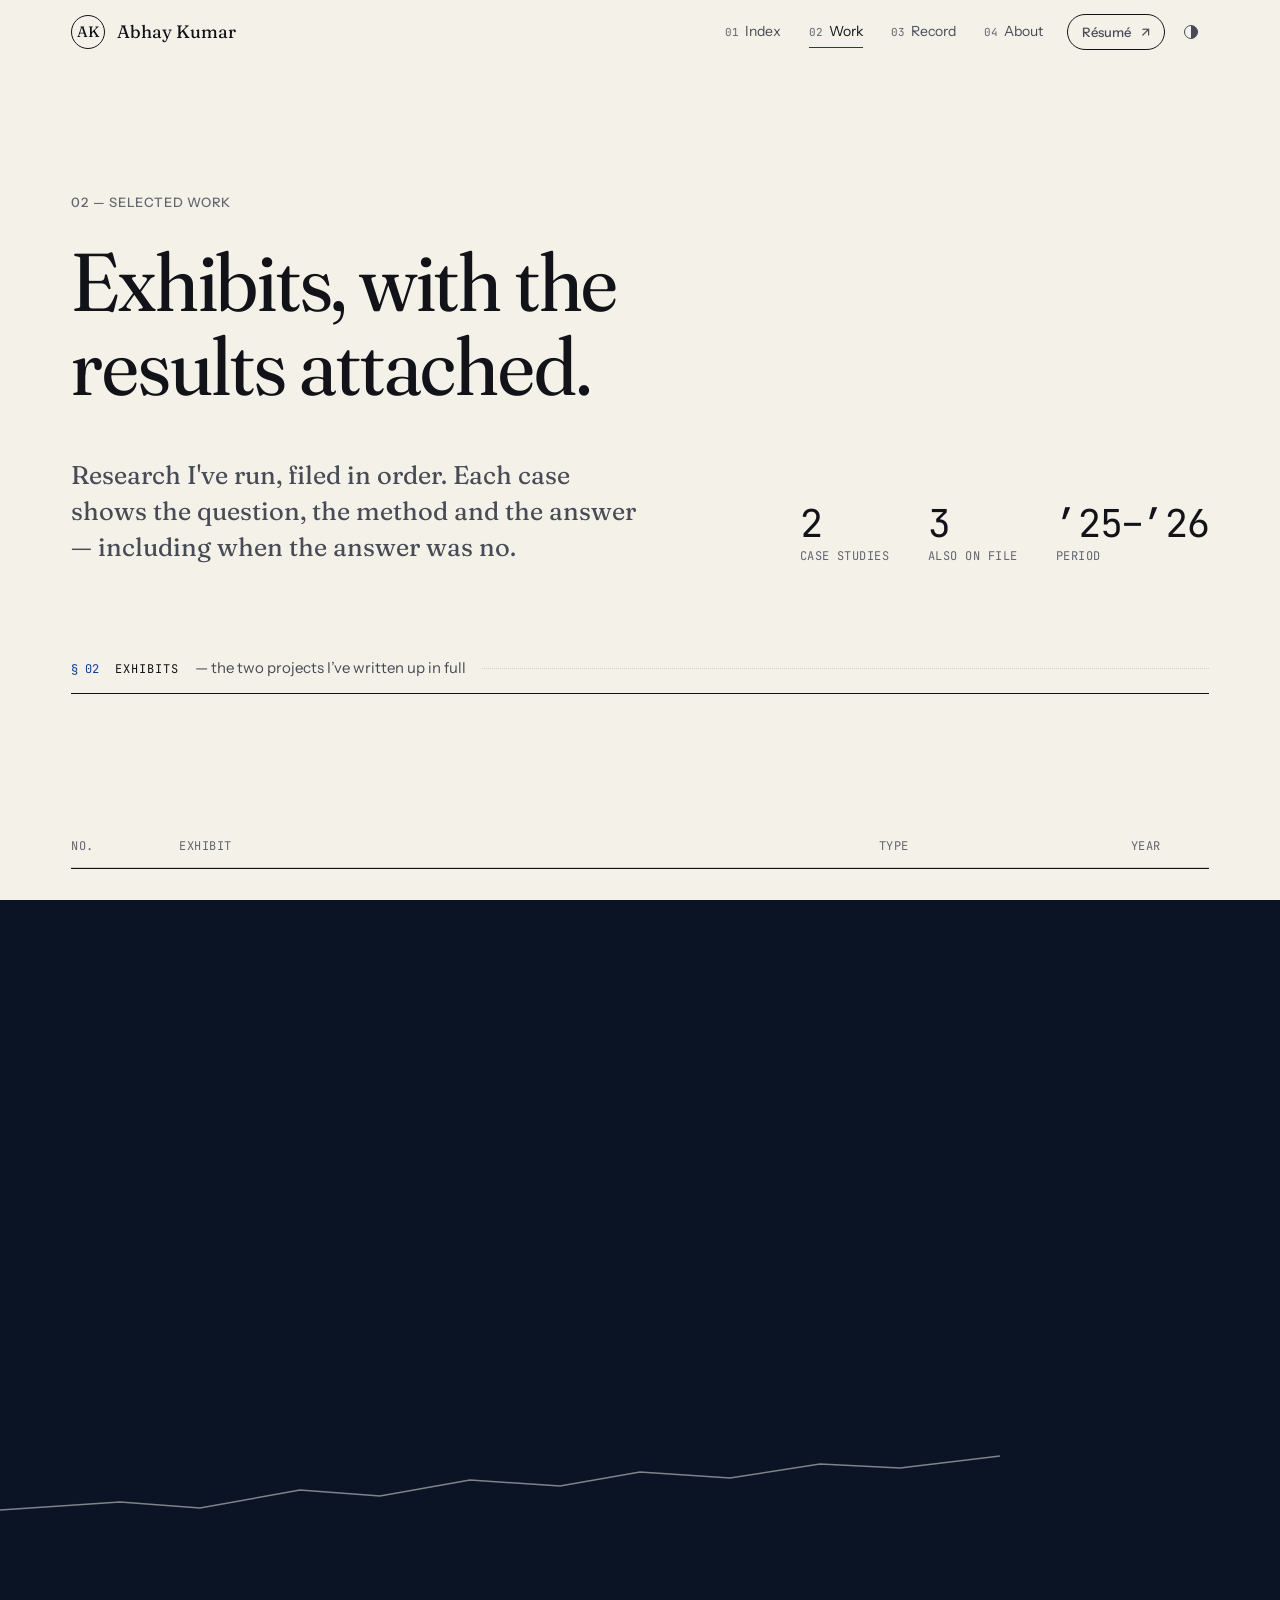
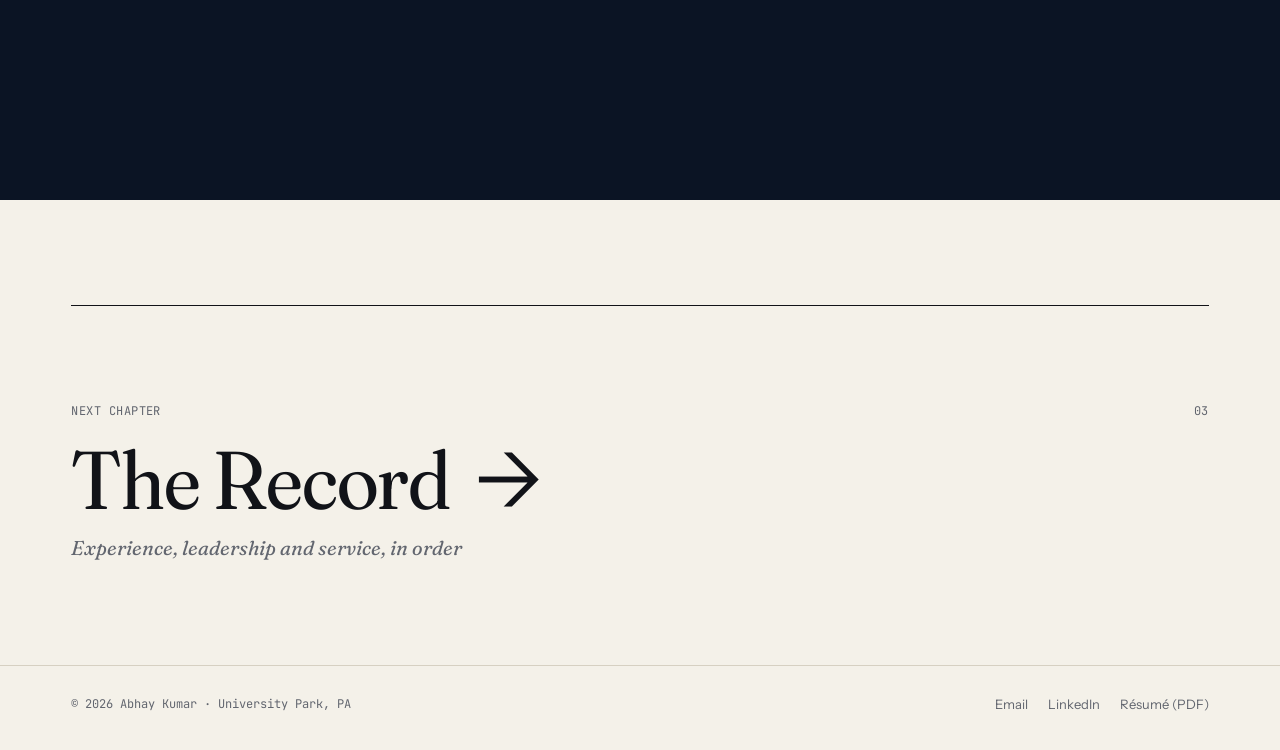
==== commit 3fd02be0: "Revise UI/UX from independent review - New type system: Fraunces, Instrument Sans, JetBrains Mono; 1" ====
--- a/work/index.html
+++ b/work/index.html
@@ -5,13 +5,19 @@
 <meta name="viewport" content="width=device-width, initial-scale=1">
 <title>Selected Work — Abhay Kumar</title>
 <meta name="description" content="Selected work by Abhay Kumar: a news-sentiment study of S&amp;P 500 returns, an AI-agent pricing simulation, and market, consulting and marketing research.">
+<meta property="og:type" content="website">
+<meta property="og:title" content="Selected Work — Abhay Kumar">
+<meta property="og:description" content="Selected work by Abhay Kumar: a news-sentiment study of S&amp;P 500 returns, an AI-agent pricing simulation, and market, consulting and marketing research.">
+<meta property="og:url" content="https://abhay-kumar-2501.github.io/work/index.html">
+<meta property="og:image" content="https://abhay-kumar-2501.github.io/assets/og.png">
+<meta name="twitter:card" content="summary_large_image">
 <meta name="theme-color" content="#f4f1e9">
 <link rel="icon" href="../assets/favicon.svg" type="image/svg+xml">
-<script>(function(){try{var t=localStorage.getItem('ak-theme');if(t)document.documentElement.dataset.theme=t;if(sessionStorage.getItem('ak-t'))document.documentElement.classList.add('is-entering')}catch(e){}})()</script>
+<script>document.documentElement.classList.add('js');(function(){try{var t=localStorage.getItem('ak-theme');if(t)document.documentElement.dataset.theme=t;if(sessionStorage.getItem('ak-t'))document.documentElement.classList.add('is-entering')}catch(e){}})()</script>
 <link rel="preconnect" href="https://fonts.googleapis.com"><link rel="preconnect" href="https://fonts.gstatic.com" crossorigin>
-<link href="https://fonts.googleapis.com/css2?family=Inter+Tight:wght@300;400;500;600&family=IBM+Plex+Mono:wght@400;500&family=Newsreader:ital,opsz,wght@0,6..72,300;0,6..72,400;0,6..72,500;1,6..72,300;1,6..72,400&display=swap" rel="stylesheet">
-<link rel="stylesheet" href="../assets/css/base.css?v=2">
-<link rel="stylesheet" href="../assets/css/work.css?v=2">
+<link href="https://fonts.googleapis.com/css2?family=Fraunces:ital,opsz,wght,SOFT,WONK@0,9..144,400..500,0..100,0..1;1,9..144,400,0..100,0..1&family=Instrument+Sans:wght@400;500;600&family=JetBrains+Mono:wght@400;500&display=swap" rel="stylesheet">
+<link rel="stylesheet" href="../assets/css/base.css?v=5">
+<link rel="stylesheet" href="../assets/css/work.css?v=5">
 </head>
 <body data-page="work" data-root="../" >
 <main id="main">
@@ -31,7 +37,7 @@
 
   <section class="wrap" aria-labelledby="exhibits-title">
     <div class="sect-head" data-reveal>
-      <span class="num">§ 02</span><span class="title" id="exhibits-title">Exhibits</span><span class="fill"></span><span class="aside hide-sm">Hover to preview</span>
+      <span class="num">§ 02</span><span class="title" id="exhibits-title">Exhibits</span><span class="sect-sub">— the two projects I&rsquo;ve written up in full</span><span class="fill"></span>
     </div>
 
     <div class="wi-filters" role="group" aria-label="Filter work by type" data-reveal>
@@ -54,6 +60,7 @@
             <span class="ttl">
               <strong>Reading the News</strong>
               <small>News sentiment analysis of S&amp;P 500 returns — 24 years, 6,000+ trading days.</small>
+              <span class="cue" id="wi-cue" aria-hidden="true">Hover a row to preview the chart</span>
               <span class="wi-mobile-meta">Quant research · 2026</span>
               <span class="tags"><span class="tag">Python</span><span class="tag">LASSO · Ridge · EN</span><span class="tag">Out-of-sample</span></span>
             </span>
@@ -61,11 +68,11 @@
             <span class="yr">2026</span>
             <span class="go" aria-hidden="true">→</span>
           </a>
-          <button class="wi-toggle" aria-expanded="false" aria-controls="wi-d1">Summary <span class="pm" aria-hidden="true">+</span></button>
+          <button class="wi-toggle" aria-expanded="false" aria-controls="wi-d1">Tap for summary <span class="pm" aria-hidden="true">+</span></button>
           <div class="wi-detail" id="wi-d1"><div><div class="wi-detail-in">
             <canvas data-mini="sent" role="img" aria-label="Illustrative chart: model curves rise above buy-and-hold in-sample, then fall below it out-of-sample."></canvas>
             <p>Turned daily news sentiment into positions with three penalised regressions. They looked great in-sample; on held-out data, buy-and-hold won.</p>
-            <span class="note">Illustrative series — the shape of the finding, not the actual data.</span>
+            <span class="note">Illustrative — not the study&rsquo;s data.</span>
           </div></div></div>
         </div>
       </li>
@@ -84,11 +91,11 @@
             <span class="yr">2026</span>
             <span class="go" aria-hidden="true">→</span>
           </a>
-          <button class="wi-toggle" aria-expanded="false" aria-controls="wi-d2">Summary <span class="pm" aria-hidden="true">+</span></button>
+          <button class="wi-toggle" aria-expanded="false" aria-controls="wi-d2">Tap for summary <span class="pm" aria-hidden="true">+</span></button>
           <div class="wi-detail" id="wi-d2"><div><div class="wi-detail-in">
             <canvas data-mini="agents" role="img" aria-label="Illustrative chart: four agents' prices adjusting over successive rounds."></canvas>
             <p>Built a Python pricing simulation in which four AI agents replicate a human-participant economics experiment, then refined the design across 20+ trials after faculty feedback.</p>
-            <span class="note">Illustrative series — not experiment data.</span>
+            <span class="note">Illustrative — not experiment data.</span>
           </div></div></div>
         </div>
       </li>
@@ -98,7 +105,7 @@
 
   <section class="wi-also wrap" aria-labelledby="also-title">
     <div class="sect-head" data-reveal>
-      <span class="num">§ 02.A</span><span class="title" id="also-title">Also in the file</span><span class="fill"></span><span class="aside">Not linked</span>
+      <span class="num">§ 02.A</span><span class="title" id="also-title">Also in the file</span><span class="sect-sub">— smaller projects, in brief</span><span class="fill"></span>
     </div>
     <ul class="wi-also-grid" id="wi-also">
       <li class="wi-card card" data-cat="markets" data-reveal>
@@ -128,12 +135,12 @@
       <div class="wi-preview-head"><span class="label" data-p="num">02.1</span><span class="label">Preview</span></div>
       <canvas></canvas>
       <p class="wi-preview-cap" data-p="cap"></p>
-      <span class="note">Illustrative series — not the actual data.</span>
+      <span class="note">Illustrative — not the actual data.</span>
     </div>
   </div>
 
 </main>
-<script src="../assets/js/site.js?v=2" defer></script>
-<script src="../assets/js/work-index.js?v=2" defer></script>
+<script src="../assets/js/site.js?v=5" defer></script>
+<script src="../assets/js/work-index.js?v=5" defer></script>
 </body>
 </html>
--- a/assets/css/base.css
+++ b/assets/css/base.css
@@ -9,7 +9,7 @@
   --paper-2: #ebe7dc;
   --ink: #111318;
   --ink-2: #474b55;
-  --ink-3: #7b7f88;
+  --ink-3: #62666f;
   --rule: #d6d0c2;
   --accent: #0b3d91;      /* banker's navy */
   --accent-soft: #0b3d9114;
@@ -17,9 +17,9 @@
   --down: #b23a2e;
   --curtain: #0b1424;
 
-  --serif: "Newsreader", "Times New Roman", Georgia, serif;
-  --sans: "Inter Tight", "Helvetica Neue", Arial, sans-serif;
-  --mono: "IBM Plex Mono", ui-monospace, Menlo, monospace;
+  --serif: "Fraunces", "Times New Roman", Georgia, serif;
+  --sans: "Instrument Sans", "Helvetica Neue", Arial, sans-serif;
+  --mono: "JetBrains Mono", ui-monospace, Menlo, monospace;
 
   --gutter: clamp(16px, 4vw, 56px);
   --max: 1240px;
@@ -31,13 +31,13 @@
 
 @media (prefers-color-scheme: dark) {
   :root:not([data-theme="light"]) {
-    --paper: #0c0e12; --paper-2: #14171d; --ink: #ece8de; --ink-2: #b4b0a6; --ink-3: #7d7a73;
+    --paper: #0c0e12; --paper-2: #14171d; --ink: #ece8de; --ink-2: #b4b0a6; --ink-3: #9a968d;
     --rule: #2a2d34; --accent: #8fb0ff; --accent-soft: #8fb0ff1a; --up: #4cc38a; --down: #ef6b5e;
     --curtain: #e9e4d6; color-scheme: dark;
   }
 }
 :root[data-theme="dark"] {
-  --paper: #0c0e12; --paper-2: #14171d; --ink: #ece8de; --ink-2: #b4b0a6; --ink-3: #7d7a73;
+  --paper: #0c0e12; --paper-2: #14171d; --ink: #ece8de; --ink-2: #b4b0a6; --ink-3: #9a968d;
   --rule: #2a2d34; --accent: #8fb0ff; --accent-soft: #8fb0ff1a; --up: #4cc38a; --down: #ef6b5e;
   --curtain: #e9e4d6; color-scheme: dark;
 }
@@ -67,9 +67,11 @@
 .h3 { font-family: var(--serif); font-weight: 500; line-height: 1.2; font-size: clamp(22px, 2.2vw, 28px); margin: 0; }
 .lede { font-family: var(--serif); font-size: clamp(20px, 2vw, 26px); line-height: 1.4; color: var(--ink-2); max-width: 34ch; }
 .body { color: var(--ink-2); max-width: 62ch; }
-.eyebrow, .label { font-family: var(--mono); font-size: 12px; letter-spacing: .08em; text-transform: uppercase; color: var(--ink-3); }
+.eyebrow { font-family: var(--sans); font-weight: 500; font-size: 13px; letter-spacing: .06em; text-transform: uppercase; color: var(--ink-3); }
+.label { font-family: var(--mono); font-size: 12px; letter-spacing: .04em; text-transform: uppercase; color: var(--ink-3); }
 .figure { font-family: var(--mono); font-variant-numeric: tabular-nums; letter-spacing: -0.02em; }
 em, .ital { font-style: italic; }
+.display, .h1, .h2, .h3, .lede, .curtain-title, .brand-name, .brand-mark, .next .sub { font-variation-settings: "SOFT" 40, "WONK" 0; font-optical-sizing: auto; }
 .accent { color: var(--accent); }
 .up { color: var(--up); } .down { color: var(--down); }
 
@@ -112,7 +114,7 @@
 .brand-tick { font-family: var(--mono); font-size: 11px; color: var(--up); margin-left: 2px; }
 .nav { display: flex; align-items: center; gap: 4px; }
 .nav a { position: relative; font-size: 14px; padding: 8px 12px; color: var(--ink-2); border-radius: 999px; transition: color .25s; }
-.nav a .n { font-family: var(--mono); font-size: 10px; color: var(--ink-3); margin-right: 6px; }
+.nav a .n { font-family: var(--mono); font-size: 11px; color: var(--ink-3); margin-right: 6px; }
 .nav a:hover, .nav a[aria-current="page"] { color: var(--ink); }
 .nav a[aria-current="page"]::after { content: ""; position: absolute; left: 12px; right: 12px; bottom: 3px; height: 1px; background: var(--accent); }
 .nav .btn { height: 36px; padding: 0 14px; font-size: 13px; margin-left: 8px; }
@@ -171,19 +173,20 @@
 .curtain-line { position: absolute; left: 0; right: 0; bottom: 30%; height: 80px; opacity: .5; }
 html.is-entering .curtain { transform: translateY(0); }
 html.is-entering .curtain-title { opacity: 1; transform: none; }
-.curtain.out { transition: transform .9s var(--ease-io) .1s; transform: translateY(-100%); }
+.curtain.out { transition: transform .6s var(--ease-io) .05s; transform: translateY(-100%); }
 .curtain.out .curtain-title { transition: opacity .3s, transform .5s var(--ease); opacity: 0; transform: translateY(-20px); }
-.curtain.in { transition: transform .65s var(--ease-io); transform: translateY(0); }
-.curtain.in .curtain-title { transition: opacity .4s .3s, transform .6s var(--ease) .3s; opacity: 1; transform: none; }
+.curtain.in { transition: transform .4s var(--ease-io); transform: translateY(0); }
+.curtain.in .curtain-title { transition: opacity .25s .15s, transform .4s var(--ease) .15s; opacity: 1; transform: none; }
 
 /* ---------- Reveal primitives ---------- */
-[data-reveal] { opacity: 0; transform: translateY(28px); transition: opacity 1s var(--ease), transform 1s var(--ease); transition-delay: var(--d, 0s); }
-[data-reveal].in { opacity: 1; transform: none; }
-[data-reveal="fade"] { transform: none; }
-[data-reveal="rule"] { transform: scaleX(0); transform-origin: 0 50%; opacity: 1; transition: transform 1.4s var(--ease); }
-[data-reveal="rule"].in { transform: scaleX(1); }
+html.js [data-reveal] { opacity: 0; transform: translateY(24px); }
+[data-reveal] { transition: opacity .75s var(--ease), transform .75s var(--ease); transition-delay: var(--d, 0s); }
+html.js [data-reveal].in { opacity: 1; transform: none; }
+html.js [data-reveal="fade"] { transform: none; }
+html.js [data-reveal="rule"] { transform: scaleX(0); transform-origin: 0 50%; opacity: 1; transition: transform 1.1s var(--ease); }
+html.js [data-reveal="rule"].in { transform: scaleX(1); }
 .split .w { display: inline-block; overflow: hidden; vertical-align: bottom; padding-bottom: .08em; margin-bottom: -.08em; }
-.split .w > span { display: inline-block; transform: translateY(105%); transition: transform 1.1s var(--ease); transition-delay: calc(var(--i) * 45ms + var(--d, 0s)); }
+.split .w > span { display: inline-block; transform: translateY(105%); transition: transform .75s var(--ease); transition-delay: calc(var(--i) * 28ms + var(--d, 0s)); }
 .split.in .w > span { transform: none; }
 
 /* Scroll scene: JS writes --p (0 → 1) on [data-scene] as it travels through the viewport (sticky pin). */
@@ -193,11 +196,20 @@
 .sr-only { position: absolute; width: 1px; height: 1px; overflow: hidden; clip: rect(0 0 0 0); white-space: nowrap; }
 .hide-sm { } @media (max-width: 700px) { .hide-sm { display: none !important; } }
 .tag { display: inline-flex; align-items: center; height: 26px; padding: 0 10px; border: 1px solid var(--rule); border-radius: 999px;
-  font-family: var(--mono); font-size: 11px; letter-spacing: .04em; color: var(--ink-2); }
+  font-family: var(--mono); font-size: 12px; letter-spacing: .02em; color: var(--ink-2); }
 .card { border: 1px solid var(--rule); border-radius: 14px; background: var(--paper); }
-.note { font-family: var(--mono); font-size: 11px; color: var(--ink-3); }
+.note { font-family: var(--mono); font-size: 12px; color: var(--ink-3); }
 
 @media (prefers-reduced-motion: reduce) {
   *, *::before, *::after { animation-duration: .001ms !important; animation-iteration-count: 1 !important; transition-duration: .001ms !important; transition-delay: 0s !important; }
   [data-reveal], .split .w > span { opacity: 1 !important; transform: none !important; }
 }
+
+/* ---------- Case-study pager (injected by site.js on case pages) ---------- */
+.case-pager { display: flex; justify-content: space-between; align-items: center; gap: 16px; padding: 28px 0; border-top: 1px solid var(--rule); font-size: 15px; margin-top: clamp(24px, 4vw, 48px); }
+.case-pager.wrap { width: calc(100% - 2 * var(--gutter)); max-width: calc(var(--max) - 2 * var(--gutter)); }
+.case-pager a { display: inline-flex; flex-direction: column; gap: 4px; color: var(--ink-2); transition: color .25s; }
+.case-pager a:hover { color: var(--ink); }
+.case-pager .label { color: var(--accent); }
+.case-pager .t { font-family: var(--serif); font-size: 20px; color: var(--ink); }
+.case-pager .all { flex-direction: row; white-space: nowrap; }
--- a/assets/css/work.css
+++ b/assets/css/work.css
@@ -9,7 +9,8 @@
 /* =========================================================
    1. WORK INDEX
    ========================================================= */
-.wi-hero { padding: calc(var(--header-h) + clamp(56px, 10vw, 140px)) 0 clamp(48px, 7vw, 96px); }
+/* padding-top/bottom only: a shorthand here would wipe .wrap's side gutters and pull the hero off the column */
+.wi-hero { padding-top: calc(var(--header-h) + clamp(56px, 10vw, 140px)); padding-bottom: clamp(48px, 7vw, 96px); }
 .wi-hero .eyebrow { margin: 0 0 28px; }
 .wi-hero .h1 { max-width: 13ch; }
 .wi-hero-foot { display: flex; flex-wrap: wrap; justify-content: space-between; align-items: flex-end; gap: 32px; margin-top: clamp(32px, 4vw, 56px); }
@@ -23,7 +24,7 @@
 .wi-filters .label { margin-right: 8px; }
 .wi-chip { height: 34px; padding: 0 14px; border: 1px solid var(--rule); border-radius: 999px; font-family: var(--mono); font-size: 12px;
   letter-spacing: .04em; color: var(--ink-2); display: inline-flex; align-items: center; gap: 8px; transition: border-color .3s var(--ease), color .3s, background .3s; }
-.wi-chip .c { font-size: 10px; color: var(--ink-3); transition: color .3s; }
+.wi-chip .c { font-size: 12px; color: var(--ink-3); transition: color .3s; }
 .wi-chip:hover { border-color: var(--ink); color: var(--ink); }
 .wi-chip[aria-pressed="true"] { background: var(--ink); border-color: var(--ink); color: var(--paper); }
 .wi-chip[aria-pressed="true"] .c { color: var(--paper); opacity: .6; }
@@ -65,9 +66,9 @@
   .wi-row .go { margin-top: 6px; }
   .wi-row .num { padding-top: 10px; }
   .wi-row .ttl small { font-size: 14px; }
-  .wi-mobile-meta { display: block !important; font-family: var(--mono); font-size: 11px; letter-spacing: .06em; text-transform: uppercase; color: var(--ink-3); }
+  .wi-mobile-meta { display: block !important; font-family: var(--mono); font-size: 12px; letter-spacing: .06em; text-transform: uppercase; color: var(--ink-3); }
   .wi-toggle { display: flex; align-items: center; justify-content: space-between; width: 100%; padding: 12px 0 14px 70px; border-bottom: 1px solid var(--rule);
-    font-family: var(--mono); font-size: 11px; letter-spacing: .08em; text-transform: uppercase; color: var(--ink-2); }
+    font-family: var(--mono); font-size: 12px; letter-spacing: .08em; text-transform: uppercase; color: var(--ink-2); }
   .wi-toggle .pm { width: 22px; height: 22px; border: 1px solid var(--rule); border-radius: 50%; display: grid; place-items: center; transition: transform .4s var(--ease); }
   .wi-toggle[aria-expanded="true"] .pm { transform: rotate(45deg); }
   .wi-detail { display: grid; grid-template-rows: 0fr; transition: grid-template-rows .55s var(--ease); }
@@ -125,7 +126,7 @@
 .cs-meta { display: grid; grid-template-columns: repeat(4, minmax(0, 1fr)); margin: clamp(48px, 7vw, 96px) 0 0; border-top: 1px solid var(--ink); }
 .cs-meta > div { padding: 16px 20px 0 0; border-right: 1px solid var(--rule); margin-right: 20px; }
 .cs-meta > div:last-child { border-right: 0; margin-right: 0; }
-.cs-meta dt { font-family: var(--mono); font-size: 11px; letter-spacing: .08em; text-transform: uppercase; color: var(--ink-3); margin-bottom: 8px; }
+.cs-meta dt { font-family: var(--mono); font-size: 12px; letter-spacing: .08em; text-transform: uppercase; color: var(--ink-3); margin-bottom: 8px; }
 .cs-meta dd { margin: 0; font-family: var(--serif); font-size: clamp(18px, 1.6vw, 21px); line-height: 1.3; }
 .cs-meta .cs-meta-outcome dd { color: var(--accent); font-style: italic; }
 @media (max-width: 800px) {
@@ -193,9 +194,9 @@
 .cs-doc { padding: 24px; display: flex; flex-direction: column; gap: 10px; min-height: 200px; position: relative; overflow: hidden; }
 .cs-doc .top { display: flex; justify-content: space-between; }
 .cs-doc p { margin: 0; color: var(--ink-2); font-size: 15px; }
-.cs-doc .lines { margin-top: auto; display: grid; gap: 6px; }
-.cs-doc .lines i { display: block; height: 1px; background: var(--rule); }
-.cs-doc .lines i:nth-child(2) { width: 82%; } .cs-doc .lines i:nth-child(3) { width: 64%; }
+.cs-doc .top .label:last-child { color: var(--accent); }
+.cs-doc .cs-doc-ask { margin-top: auto; padding-top: 14px; display: flex; flex-wrap: wrap; align-items: center; gap: 10px 16px; }
+.cs-doc .cs-doc-ask .btn { height: 42px; font-size: 14px; }
 @media (max-width: 700px) { .cs-deliverables { grid-template-columns: 1fr; } .cs-doc { min-height: 0; } }
 
 /* Controls */
@@ -222,7 +223,7 @@
 .cs-sent-stage { height: 100%; display: grid; grid-template-columns: minmax(0, 4fr) minmax(0, 8fr); gap: clamp(24px, 4vw, 56px); align-items: center; }
 .cs-sent-side { display: flex; flex-direction: column; gap: 28px; }
 .cs-sent-ticks { display: grid; grid-template-columns: repeat(4, 1fr); gap: 6px; list-style: none; margin: 0; padding: 0; }
-.cs-sent-ticks li { font-family: var(--mono); font-size: 10px; letter-spacing: .06em; text-transform: uppercase; color: var(--ink-3); transition: color .4s; }
+.cs-sent-ticks li { font-family: var(--mono); font-size: 12px; letter-spacing: .06em; text-transform: uppercase; color: var(--ink-3); transition: color .4s; }
 .cs-sent-ticks li::before { content: ""; display: block; height: 2px; margin-bottom: 8px; background: var(--rule); transition: background .4s var(--ease); }
 .cs-sent-ticks li.is-on { color: var(--ink); }
 .cs-sent-ticks li.is-on::before { background: var(--accent); }
@@ -232,7 +233,7 @@
 .cs-sent-chart { display: flex; flex-direction: column; height: min(72vh, 640px); }
 .cs-sent-chart .cs-figure-frame { flex: 1; min-height: 0; }
 .cs-sent-chart canvas { width: 100%; height: 100%; }
-.cs-sent-legend { display: flex; flex-wrap: wrap; gap: 6px 16px; list-style: none; margin: 0 0 10px; padding: 0; font-family: var(--mono); font-size: 11px; color: var(--ink-2); }
+.cs-sent-legend { display: flex; flex-wrap: wrap; gap: 6px 16px; list-style: none; margin: 0 0 10px; padding: 0; font-family: var(--mono); font-size: 12px; color: var(--ink-2); }
 .cs-sent-legend li { display: inline-flex; align-items: center; gap: 6px; }
 .cs-sent-legend svg { width: 22px; height: 8px; }
 .cs-sent-scene.is-static { height: auto; }
@@ -246,12 +247,14 @@
   .cs-sent-stage { grid-template-columns: 1fr; grid-template-rows: minmax(0, 1fr) auto; align-items: stretch; gap: 14px; }
   .cs-sent-chart { order: -1; height: auto; min-height: 0; }
   .cs-sent-chart.cs-figure { padding: 12px; }
-  .cs-sent-chart figcaption { display: none; }
+  .cs-sent-chart figcaption { margin-top: 8px; padding-top: 6px; }
+  .cs-sent-chart figcaption > :not(.note) { display: none; }
+  .cs-sent-chart figcaption .note { margin-left: 0; }
   .cs-sent-side { gap: 14px; min-height: 172px; }
   .cs-sent-step h3 { font-size: 21px; margin: 6px 0 6px; }
   .cs-sent-step p { font-size: 15px; }
   .cs-sent-scene.is-static .cs-sent-chart { height: 380px; }
-  .cs-sent-scene.is-static .cs-sent-chart figcaption { display: flex; }
+  .cs-sent-scene.is-static .cs-sent-chart figcaption > :not(.note) { display: inline; }
 }
 
 /* Regularisation explainer */
@@ -284,7 +287,7 @@
 @media (max-width: 900px) { .cs-sent-reg { grid-template-columns: 1fr; } }
 @media (max-width: 480px) {
   .cs-tabs { display: flex; width: 100%; }
-  .cs-tab { flex: 1; padding: 0 8px; font-size: 11px; }
+  .cs-tab { flex: 1; padding: 0 8px; font-size: 12px; }
   .cs-sent-bars li, .cs-sent-axis { grid-template-columns: 26px minmax(0, 1fr) 44px; gap: 8px; }
 }
 
@@ -293,3 +296,46 @@
 .cs-sent-close .sect-head:first-child { margin-top: 0; }
 .cs-sent-ask { margin-top: 24px; color: var(--ink-2); }
 .cs-sent-ask a { color: var(--ink); }
+
+/* =========================================================
+   4. SHARED ADDITIONS (work index + both case pages)
+   ========================================================= */
+/* Plain-English subtitle beside a report-style conceit */
+.sect-head .sect-sub { font-family: var(--sans); font-size: 15px; color: var(--ink-2); letter-spacing: 0; text-transform: none; }
+@media (max-width: 600px) {
+  .sect-head:has(.sect-sub) { flex-wrap: wrap; row-gap: 4px; }
+  .sect-head .sect-sub { order: 3; flex-basis: 100%; font-size: 14px; }
+}
+.cs-chapter-head .sect-sub, .cs-sub { font-family: var(--sans); font-size: 15px; color: var(--ink-2); margin: 0; }
+
+/* On-object cue: a small pill that sits on the thing it describes */
+.cue { display: inline-flex; align-items: center; gap: 8px; width: max-content; max-width: 100%; font-family: var(--sans); font-size: 13px; font-weight: 500;
+  color: var(--accent); transition: opacity .5s var(--ease), transform .5s var(--ease); }
+.cue::before { content: ""; flex: none; width: 7px; height: 7px; border-radius: 50%; background: var(--accent); box-shadow: 0 0 0 0 var(--accent-soft);
+  animation: cue-pulse 2.4s var(--ease) infinite; }
+.cue.is-gone { opacity: 0; transform: translateY(-4px); pointer-events: none; }
+@keyframes cue-pulse { 0% { box-shadow: 0 0 0 0 color-mix(in srgb, var(--accent) 45%, transparent); } 70%, 100% { box-shadow: 0 0 0 8px transparent; } }
+
+/* Work index: cue on the first row (desktop) — the touch rows already say "Tap for summary" */
+.wi-row .cue { margin-top: 6px; }
+@media (hover: none), (max-width: 860px) { .wi-row .cue { display: none; } }
+
+/* Sentiment λ slider: on-object cue + one-time thumb nudge */
+.cs-sent-lam .cue { margin-top: 2px; }
+.cs-sent-sub { margin-top: 8px; font-size: 14px; max-width: 32ch; }
+@media (max-width: 800px) { .cs-sent-sub { margin-top: 4px; font-size: 13px; } }
+.cs-range.is-nudge::-webkit-slider-thumb { animation: thumb-nudge 1.6s var(--ease) 2; }
+.cs-range.is-nudge::-moz-range-thumb { animation: thumb-nudge 1.6s var(--ease) 2; }
+@keyframes thumb-nudge {
+  0%   { transform: translateX(0);    box-shadow: 0 0 0 0 color-mix(in srgb, var(--accent) 40%, transparent); }
+  25%  { transform: translateX(9px);  }
+  50%  { transform: translateX(-5px); box-shadow: 0 0 0 10px transparent; }
+  70%  { transform: translateX(0); }
+  100% { transform: translateX(0);    box-shadow: 0 0 0 0 transparent; }
+}
+
+@media (prefers-reduced-motion: reduce) {
+  .cue::before { animation: none; }
+  .cs-range.is-nudge::-webkit-slider-thumb { animation: none; }
+  .cs-range.is-nudge::-moz-range-thumb { animation: none; }
+}
